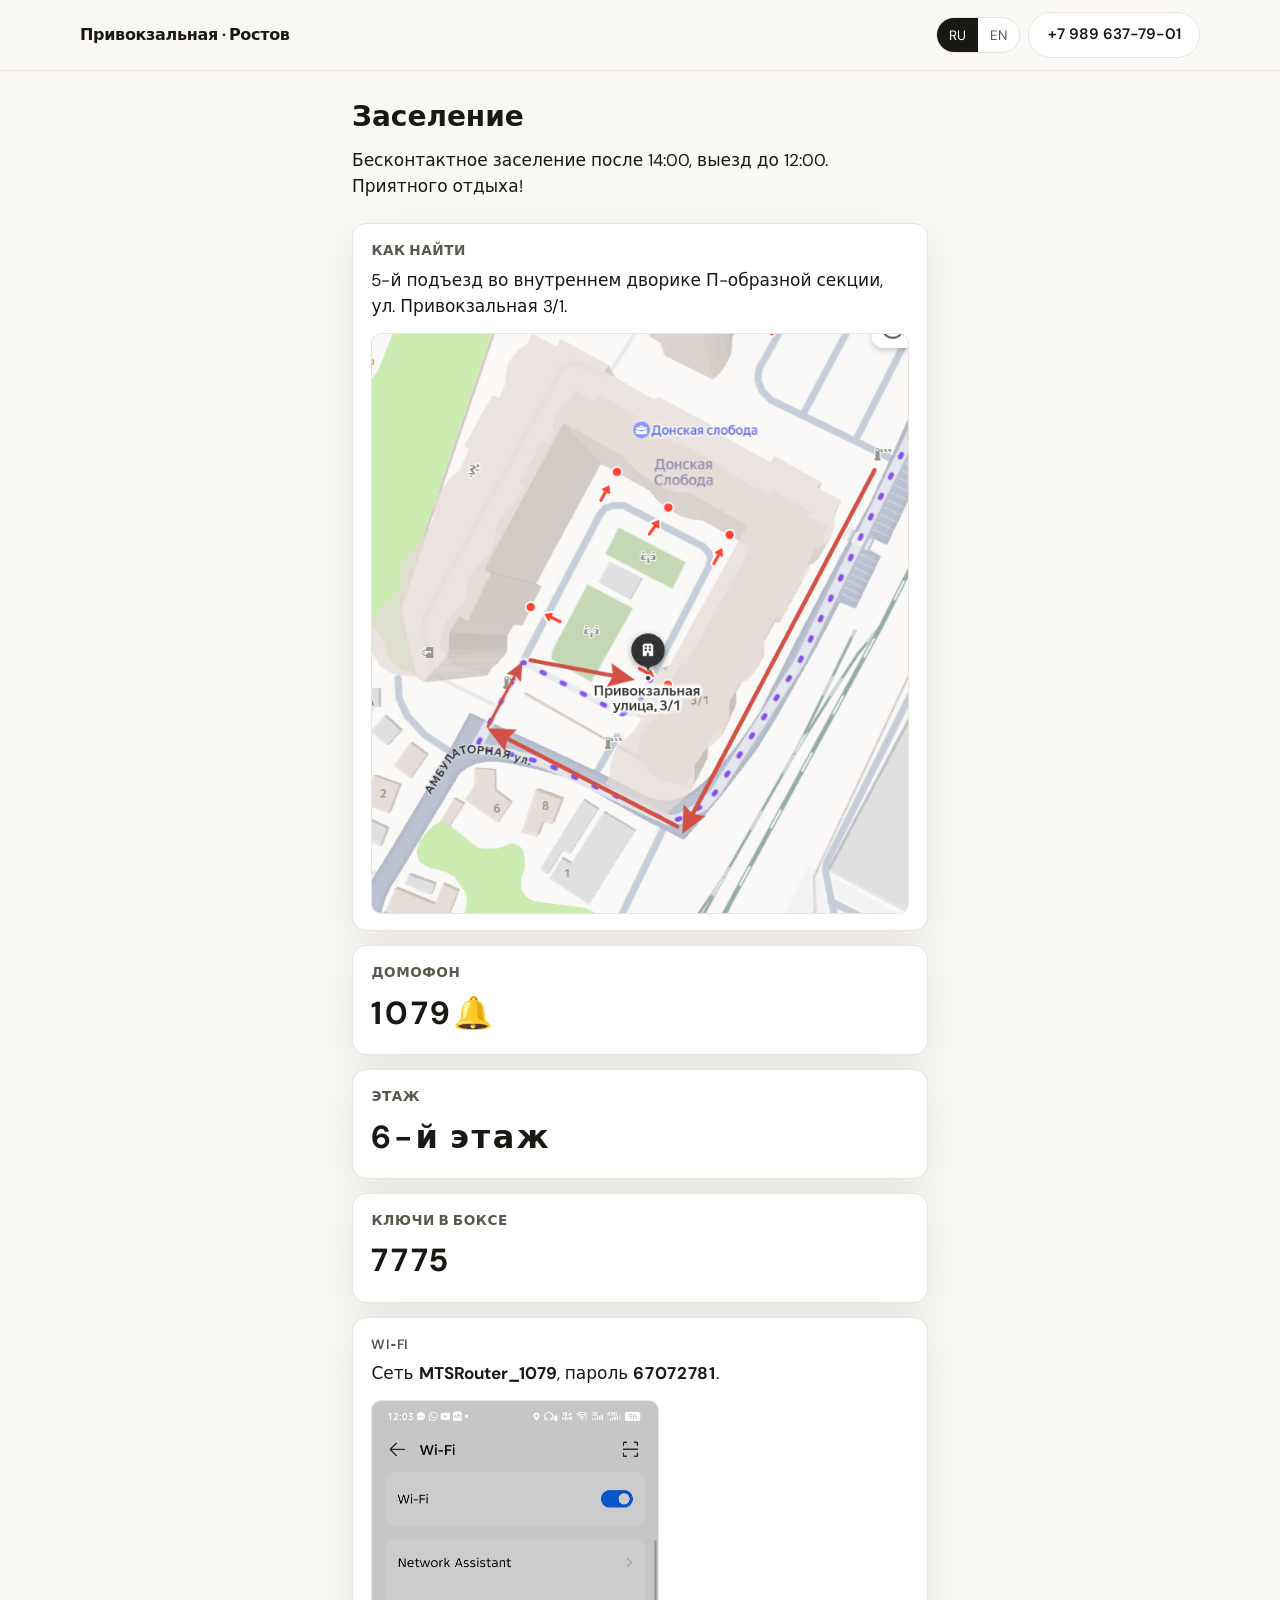
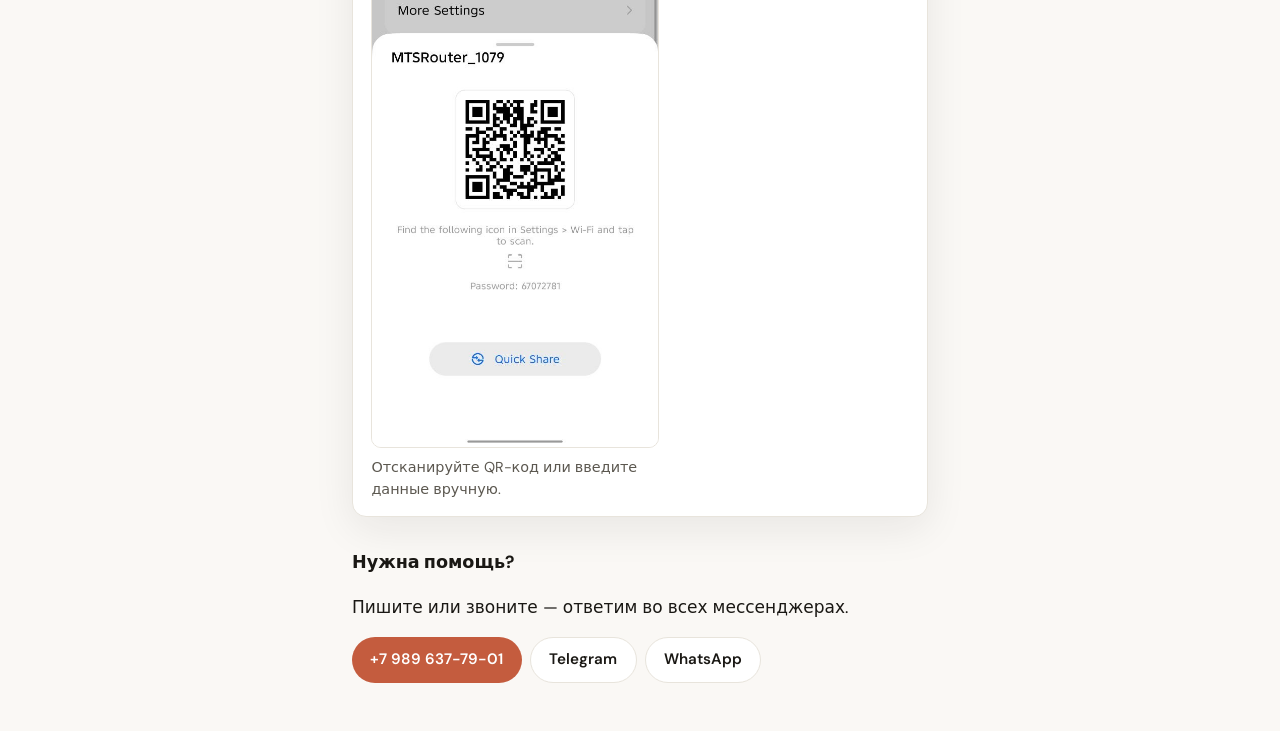
==== enter/index.html @ 1ee69982 "Add private guest check-in page at /enter with route map and Wi-Fi QR. Direct-link page for guests w" ====
<!DOCTYPE html>
<html lang="ru">
  <head>
    <meta charset="utf-8" />
    <meta name="viewport" content="width=device-width, initial-scale=1" />
    <meta name="robots" content="noindex, nofollow" />
    <link rel="icon" href="../favicon.svg" type="image/svg+xml" sizes="any" />
    <title>Заселение · Привокзальная 3/1</title>
    <meta name="description" content="Инструкция по заселению в квартиру на Привокзальной 3/1, Ростов-на-Дону." />
    <link rel="preconnect" href="https://fonts.googleapis.com" />
    <link rel="preconnect" href="https://fonts.gstatic.com" crossorigin />
    <link
      href="https://fonts.googleapis.com/css2?family=DM+Sans:ital,opsz,wght@0,9..40,400;0,9..40,600;0,9..40,700;1,9..40,400&display=swap"
      rel="stylesheet"
    />
    <link rel="stylesheet" href="../styles.css" />
  </head>
  <body class="enter-page">
    <header class="top">
      <div class="wrap top-inner">
        <span class="brand" data-i18n="brand">Привокзальная · Ростов</span>
        <div class="top-actions">
          <div class="lang-toggle" role="group" aria-label="Language">
            <button type="button" name="lang" value="ru" aria-pressed="true">RU</button>
            <button type="button" name="lang" value="en" aria-pressed="false">EN</button>
          </div>
          <a class="btn btn-ghost" data-msg-phone href="tel:+79896377901">+7 989 637-79-01</a>
        </div>
      </div>
    </header>

    <main class="wrap enter-page-main">
      <h1 data-i18n="pageTitle">Заселение</h1>
      <p class="prose enter-page-lead" data-i18n="pageLead">
        Бесконтактное заселение после 14:00, выезд до 12:00. Приятного отдыха!
      </p>

      <ol class="enter-steps">
        <li class="enter-step">
          <h2 data-i18n="stepAddressTitle">Как найти</h2>
          <p data-i18n="stepAddressText">
            5-й подъезд во внутреннем дворике П-образной секции, ул. Привокзальная 3/1.
          </p>
          <figure class="enter-photo">
            <img src="images/step-1.png" alt="" width="647" height="700" loading="lazy" data-i18n-alt="stepAddressPhotoAlt" />
          </figure>
        </li>
        <li class="enter-step">
          <h2 data-i18n="stepIntercomTitle">Домофон</h2>
          <p class="enter-code" aria-label="1079">1079<span aria-hidden="true">🔔</span></p>
        </li>
        <li class="enter-step">
          <h2 data-i18n="stepFloorTitle">Этаж</h2>
          <p class="enter-code" data-i18n="stepFloorText">6-й этаж</p>
        </li>
        <li class="enter-step">
          <h2 data-i18n="stepBoxTitle">Ключи в боксе</h2>
          <p class="enter-code" aria-label="7775">7775</p>
        </li>
        <li class="enter-step">
          <h2 data-i18n="stepWifiTitle">Wi‑Fi</h2>
          <p>
            <span data-i18n="stepWifiNetwork">Сеть</span>
            <strong>MTSRouter_1079</strong>,
            <span data-i18n="stepWifiPasswordLabel">пароль</span>
            <strong class="enter-code enter-code-inline">67072781</strong>.
          </p>
          <figure class="enter-photo enter-photo-wifi">
            <img src="images/step-2.png" alt="" width="567" height="1280" loading="lazy" data-i18n-alt="stepWifiPhotoAlt" />
            <figcaption data-i18n="stepWifiCaption">Отсканируйте QR-код или введите данные вручную.</figcaption>
          </figure>
        </li>
      </ol>

      <section class="enter-contact">
        <h2 data-i18n="contactTitle">Нужна помощь?</h2>
        <p class="prose" data-i18n="contactText">Пишите или звоните — ответим во всех мессенджерах.</p>
        <div class="enter-contact-actions">
          <a class="btn btn-primary" data-msg-phone href="tel:+79896377901">+7 989 637-79-01</a>
          <a class="btn btn-ghost" data-msg-telegram href="#" target="_blank" rel="noopener">Telegram</a>
          <a class="btn btn-ghost" data-msg-whatsapp href="#" target="_blank" rel="noopener">WhatsApp</a>
        </div>
      </section>
    </main>

    <script src="../enter.js"></script>
  </body>
</html>
---- styles.css ----
:root {
  --bg: #faf8f5;
  --surface: #ffffff;
  --ink: #1a1814;
  --muted: #5c5850;
  --accent: #c45c3e;
  --accent-hover: #a84d33;
  --line: #e8e4dc;
  --radius: 14px;
  --shadow: 0 12px 40px rgba(26, 24, 20, 0.08);
  --font: "DM Sans", system-ui, sans-serif;
}

*,
*::before,
*::after {
  box-sizing: border-box;
}

html {
  scroll-behavior: smooth;
}

body {
  margin: 0;
  font-family: var(--font);
  font-size: 17px;
  line-height: 1.55;
  color: var(--ink);
  background: var(--bg);
}

img {
  max-width: 100%;
  height: auto;
  display: block;
}

a {
  color: var(--accent);
  text-decoration: none;
}
a:hover {
  text-decoration: underline;
}

.wrap {
  width: min(1120px, 92vw);
  margin-inline: auto;
}

header.top {
  position: sticky;
  top: 0;
  z-index: 50;
  background: rgba(250, 248, 245, 0.92);
  backdrop-filter: blur(10px);
  border-bottom: 1px solid var(--line);
}

.top-inner {
  display: flex;
  align-items: center;
  justify-content: space-between;
  gap: 1rem;
  padding: 0.75rem 0;
  flex-wrap: wrap;
}

.brand {
  font-weight: 700;
  font-size: 1rem;
  letter-spacing: -0.02em;
  color: var(--ink);
  text-decoration: none;
}
.brand:hover {
  text-decoration: none;
  color: var(--accent);
}

.top-actions {
  display: flex;
  align-items: center;
  gap: 0.5rem;
  flex-wrap: wrap;
}

.lang-toggle {
  display: inline-flex;
  border: 1px solid var(--line);
  border-radius: 999px;
  overflow: hidden;
  background: var(--surface);
}

.lang-toggle button {
  font: inherit;
  font-size: 0.85rem;
  padding: 0.4rem 0.75rem;
  border: none;
  background: transparent;
  cursor: pointer;
  color: var(--muted);
}
.lang-toggle button[aria-pressed="true"] {
  background: var(--ink);
  color: #fff;
}

.hero {
  padding: 2.5rem 0 2rem;
}

.hero-grid {
  display: grid;
  grid-template-columns: 1fr 1.1fr;
  gap: 2rem;
  align-items: start;
}

/* Lets the text column shrink so long lines wrap instead of overflowing the grid. */
.hero-copy {
  min-width: 0;
}

@media (max-width: 900px) {
  .hero-grid {
    grid-template-columns: 1fr;
  }
}

.hero-copy h1 {
  font-size: clamp(1.75rem, 4vw, 2.35rem);
  line-height: 1.15;
  margin: 0 0 0.75rem;
  letter-spacing: -0.03em;
}

.hero-lead {
  color: var(--muted);
  margin: 0 0 1.25rem;
  font-size: 1.05rem;
}

.price-pill {
  display: inline-block;
  max-width: 100%;
  padding: 0.35rem 0.85rem;
  background: var(--surface);
  border: 1px solid var(--line);
  border-radius: 999px;
  font-size: 0.95rem;
  font-weight: 600;
  white-space: pre-line;
  overflow-wrap: break-word;
  margin-bottom: 1.25rem;
}

.cta-row {
  display: flex;
  flex-wrap: wrap;
  gap: 0.6rem;
  margin-bottom: 1rem;
}

.btn {
  display: inline-flex;
  align-items: center;
  justify-content: center;
  gap: 0.4rem;
  padding: 0.65rem 1.15rem;
  border-radius: 999px;
  font: inherit;
  font-weight: 600;
  font-size: 0.95rem;
  cursor: pointer;
  border: none;
  text-decoration: none;
  transition: background 0.15s, transform 0.1s;
}
.btn:hover {
  text-decoration: none;
  transform: translateY(-1px);
}
.btn-primary {
  background: var(--accent);
  color: #fff;
}
.btn-primary:hover {
  background: var(--accent-hover);
  color: #fff;
}
.btn-ghost {
  background: var(--surface);
  color: var(--ink);
  border: 1px solid var(--line);
}
.btn-ghost:hover {
  border-color: var(--ink);
  color: var(--ink);
}

.meta-list {
  list-style: none;
  padding: 0;
  margin: 0;
  display: flex;
  flex-wrap: wrap;
  gap: 0.5rem 1rem;
  color: var(--muted);
  font-size: 0.9rem;
}
.meta-list li::before {
  content: "·";
  margin-right: 0.35rem;
  color: var(--line);
}
.meta-list li:first-child::before {
  content: none;
}

.hero-visual {
  border-radius: var(--radius);
  overflow: hidden;
  box-shadow: var(--shadow);
  aspect-ratio: 4/3;
  background: var(--line);
}
.hero-visual img {
  width: 100%;
  height: 100%;
  object-fit: cover;
}

.gallery {
  padding: 2rem 0 3rem;
}

.gallery-head {
  display: flex;
  flex-wrap: wrap;
  align-items: center;
  justify-content: space-between;
  gap: 0.75rem 1rem;
  margin-bottom: 1rem;
}

.gallery-head h2 {
  margin: 0;
}

.gallery h2 {
  font-size: 1.35rem;
  margin: 0 0 1rem;
}

.thumbs {
  display: grid;
  grid-template-columns: repeat(auto-fill, minmax(160px, 1fr));
  gap: 0.6rem;
}

.thumbs button {
  padding: 0;
  border: 2px solid transparent;
  border-radius: 10px;
  overflow: hidden;
  cursor: pointer;
  background: none;
  aspect-ratio: 4/3;
}
.thumbs button img {
  width: 100%;
  height: 100%;
  object-fit: cover;
}
.thumbs button:focus-visible,
.thumbs button:hover {
  border-color: var(--accent);
}

.city-views {
  padding-top: 2rem;
}

.city-grid {
  display: grid;
  grid-template-columns: repeat(auto-fill, minmax(260px, 1fr));
  gap: 0.75rem;
  margin-top: 1rem;
}

.city-card {
  margin: 0;
  border-radius: var(--radius);
  overflow: hidden;
  box-shadow: var(--shadow);
  background: var(--line);
}

.city-card img {
  width: 100%;
  height: 100%;
  aspect-ratio: 16 / 10;
  object-fit: cover;
  display: block;
}

.city-credit {
  font-size: 0.82rem;
  color: var(--muted);
  margin: 1rem 0 0;
}

.city-credit a {
  font-weight: 600;
  margin: 0 0.15rem;
}

.section {
  padding: 2.5rem 0;
  border-top: 1px solid var(--line);
}

.section h2 {
  font-size: 1.35rem;
  margin: 0 0 1rem;
}

.two-col {
  display: grid;
  grid-template-columns: 1fr 1fr;
  gap: 2rem;
}

@media (max-width: 720px) {
  .two-col {
    grid-template-columns: 1fr;
  }
}

.prose p {
  margin: 0 0 0.85rem;
  color: var(--muted);
}

.bullets {
  margin: 0;
  padding-left: 1.15rem;
  color: var(--muted);
}
.bullets li {
  margin-bottom: 0.4rem;
}

.booking-card {
  background: var(--surface);
  border: 1px solid var(--line);
  border-radius: var(--radius);
  padding: 1.25rem 1.35rem;
  box-shadow: var(--shadow);
}

.booking-card h3 {
  margin: 0 0 0.75rem;
  font-size: 1.1rem;
}

.calendar-nav {
  display: flex;
  align-items: center;
  justify-content: space-between;
  margin-bottom: 0.75rem;
}

.calendar-nav button {
  font: inherit;
  border: 1px solid var(--line);
  background: var(--bg);
  border-radius: 8px;
  padding: 0.35rem 0.6rem;
  cursor: pointer;
}
.calendar-nav button:disabled {
  opacity: 0.4;
  cursor: not-allowed;
}

.cal-months {
  display: grid;
  grid-template-columns: 1fr 1fr;
  gap: 1rem;
}

@media (max-width: 520px) {
  .cal-months {
    grid-template-columns: 1fr;
  }
}

.cal-month h4 {
  margin: 0 0 0.5rem;
  font-size: 0.9rem;
  font-weight: 600;
  text-transform: capitalize;
  color: var(--muted);
}

.cal-grid {
  display: grid;
  grid-template-columns: repeat(7, 1fr);
  gap: 2px;
  font-size: 0.75rem;
  text-align: center;
}

.cal-dow {
  color: var(--muted);
  font-weight: 600;
  padding: 0.2rem 0;
}

.cal-day {
  aspect-ratio: 1;
  display: flex;
  align-items: center;
  justify-content: center;
  border-radius: 8px;
  cursor: pointer;
  border: none;
  background: var(--bg);
  font: inherit;
  font-size: 0.8rem;
  color: var(--ink);
  padding: 0;
}
.cal-day:disabled {
  opacity: 0.25;
  cursor: not-allowed;
}
.cal-day.past {
  opacity: 0.35;
  cursor: not-allowed;
}
.cal-day.in-range {
  background: #f0e8e4;
}
.cal-day.range-start,
.cal-day.range-end {
  background: var(--accent);
  color: #fff;
}
.cal-day.today {
  outline: 1px solid var(--accent);
}

.range-summary {
  margin-top: 1rem;
  font-size: 0.9rem;
  color: var(--muted);
  min-height: 2.5rem;
}

.messengers {
  display: flex;
  flex-wrap: wrap;
  gap: 0.5rem;
  margin-top: 1rem;
}

.messenger {
  display: inline-flex;
  align-items: center;
  gap: 0.4rem;
  padding: 0.5rem 0.85rem;
  border-radius: 999px;
  font-weight: 600;
  font-size: 0.9rem;
  border: 1px solid var(--line);
  background: var(--surface);
  color: var(--ink);
}
.messenger:hover {
  text-decoration: none;
  border-color: var(--accent);
}

.reviews-grid {
  display: grid;
  gap: 1rem;
}

.review {
  background: var(--surface);
  border: 1px solid var(--line);
  border-radius: var(--radius);
  padding: 1.1rem 1.2rem;
}
.review p {
  margin: 0 0 0.5rem;
  color: var(--muted);
}
.review cite {
  font-style: normal;
  font-weight: 600;
  font-size: 0.85rem;
  color: var(--ink);
}

.map-embed {
  border-radius: var(--radius);
  overflow: hidden;
  border: 1px solid var(--line);
  min-height: 280px;
  background: var(--line);
}
.map-embed iframe {
  width: 100%;
  height: 280px;
  border: 0;
}

.visually-hidden {
  position: absolute;
  width: 1px;
  height: 1px;
  padding: 0;
  margin: -1px;
  overflow: hidden;
  clip: rect(0, 0, 0, 0);
  white-space: nowrap;
  border: 0;
}

.rent-form {
  display: grid;
  gap: 0.85rem;
  max-width: 520px;
  margin-top: 1rem;
}

.rent-form label {
  display: grid;
  gap: 0.35rem;
  font-size: 0.88rem;
  font-weight: 600;
  color: var(--ink);
}

.rent-form input,
.rent-form textarea {
  font: inherit;
  padding: 0.65rem 0.85rem;
  border: 1px solid var(--line);
  border-radius: 10px;
  width: 100%;
  background: var(--surface);
}

.rent-form input:focus,
.rent-form textarea:focus {
  outline: none;
  border-color: var(--accent);
}

.rent-form textarea {
  min-height: 120px;
  resize: vertical;
}

.rent-form .form-row {
  display: grid;
  grid-template-columns: 1fr 1fr;
  gap: 0.85rem;
}

@media (max-width: 520px) {
  .rent-form .form-row {
    grid-template-columns: 1fr;
  }
}

footer {
  padding: 2rem 0 3rem;
  color: var(--muted);
  font-size: 0.9rem;
  border-top: 1px solid var(--line);
}

footer a {
  color: var(--muted);
  font-weight: 600;
}

.fab-bar {
  position: fixed;
  bottom: 0;
  left: 0;
  right: 0;
  padding: 0.65rem 1rem calc(0.65rem + env(safe-area-inset-bottom));
  background: rgba(255, 255, 255, 0.95);
  backdrop-filter: blur(8px);
  border-top: 1px solid var(--line);
  display: none;
  justify-content: center;
  gap: 0.5rem;
  z-index: 40;
}

@media (max-width: 720px) {
  header.top {
    position: static;
    backdrop-filter: none;
    background: transparent;
  }

  .wrap {
    width: min(1120px, calc(100vw - 1.5rem));
  }

  .top-inner {
    align-items: flex-start;
    padding: 0.65rem 0;
  }

  .brand {
    width: 100%;
    font-size: 1.05rem;
  }

  .top-actions {
    width: 100%;
    display: grid;
    grid-template-columns: auto 1fr;
    gap: 0.5rem;
  }

  .top-actions .lang-toggle {
    grid-row: span 2;
    align-self: start;
  }

  .top-actions .btn {
    min-height: 44px;
    font-size: 0.98rem;
  }

  .hero {
    padding: 1.15rem 0 1.4rem;
  }

  .price-pill {
    width: 100%;
    border-radius: 16px;
    line-height: 1.35;
    padding: 0.6rem 0.9rem;
    margin-bottom: 1rem;
  }

  .hero-copy h1 {
    font-size: clamp(2rem, 8.9vw, 2.55rem);
    line-height: 1.06;
    margin-bottom: 0.9rem;
  }

  .hero-lead {
    margin-bottom: 1rem;
    font-size: 1rem;
  }

  .cta-row {
    display: grid;
    grid-template-columns: 1fr 1fr;
    margin-bottom: 0.85rem;
  }

  .cta-row .btn {
    width: 100%;
    min-height: 46px;
  }

  .cta-row .btn:first-child {
    grid-column: 1 / -1;
  }

  .meta-list {
    font-size: 0.82rem;
    gap: 0.35rem 0.6rem;
  }

  .hero-visual {
    border-radius: 12px;
  }

  .section {
    padding: 1.8rem 0;
  }

  .gallery {
    padding: 1.5rem 0 2rem;
  }

  .booking-card {
    padding: 1rem;
  }

  .calendar-nav {
    gap: 0.45rem;
  }

  .calendar-nav button {
    min-height: 40px;
    padding: 0.35rem 0.55rem;
  }

  .messengers {
    gap: 0.4rem;
  }

  .messenger {
    flex: 1 1 44%;
    justify-content: center;
    min-height: 42px;
  }

  .rent-form {
    max-width: none;
  }

  .fab-bar {
    display: flex;
    flex-wrap: nowrap;
    gap: 0.4rem;
    position: static;
    padding: 0.75rem 0 0;
    border-top: 0;
    background: transparent;
    backdrop-filter: none;
  }

  .fab-bar .btn {
    min-height: 46px;
    max-width: none !important;
    font-size: 0.98rem;
  }

  body {
    padding-bottom: 0;
  }
}

@media (max-width: 480px) {
  body {
    font-size: 16px;
  }

  .lang-toggle button {
    padding: 0.45rem 0.7rem;
  }

  .top-actions {
    grid-template-columns: 1fr;
  }

  .top-actions .lang-toggle {
    grid-row: auto;
    justify-self: start;
  }

  .cta-row {
    grid-template-columns: 1fr;
  }

  .cal-grid {
    font-size: 0.72rem;
  }

  .cal-day {
    min-height: 34px;
    border-radius: 7px;
  }

  .fab-bar {
    padding-inline: 0.65rem;
  }
}

/* —— Enter page (guest check-in) —— */
.enter-page-main {
  padding: 1.5rem 0 3rem;
  max-width: 36rem;
}

.enter-page-main h1 {
  font-size: clamp(1.35rem, 4vw, 1.75rem);
  margin: 0 0 0.5rem;
}

.enter-page-lead {
  margin: 0 0 1.5rem;
}

.enter-steps {
  list-style: none;
  margin: 0 0 2rem;
  padding: 0;
  display: grid;
  gap: 0.85rem;
}

.enter-step {
  background: var(--surface);
  border: 1px solid var(--line);
  border-radius: var(--radius);
  padding: 1rem 1.15rem;
  box-shadow: var(--shadow);
}

.enter-step h2 {
  margin: 0 0 0.35rem;
  font-size: 0.85rem;
  font-weight: 600;
  letter-spacing: 0.04em;
  text-transform: uppercase;
  color: var(--muted);
}

.enter-step p {
  margin: 0;
  color: var(--ink);
}

.enter-code {
  font-size: clamp(1.5rem, 5vw, 2rem);
  font-weight: 700;
  letter-spacing: 0.08em;
  font-variant-numeric: tabular-nums;
}

.enter-code-inline {
  display: inline;
  font-size: inherit;
  letter-spacing: 0.04em;
}

.enter-photo {
  margin: 0.85rem 0 0;
}

.enter-photo img {
  width: 100%;
  border-radius: calc(var(--radius) - 4px);
  border: 1px solid var(--line);
}

.enter-photo-wifi {
  max-width: 18rem;
}

.enter-photo figcaption {
  margin-top: 0.5rem;
  font-size: 0.9rem;
  color: var(--muted);
}

.enter-contact h2 {
  font-size: 1.1rem;
  margin: 0 0 0.35rem;
}

.enter-contact-actions {
  display: flex;
  flex-wrap: wrap;
  gap: 0.5rem;
  margin-top: 1rem;
}

/* —— Gallery page & lightbox —— */
.gallery-page-main {
  padding: 1.5rem 0 3rem;
}

.gallery-back {
  margin: 0 0 0.75rem;
}

.gallery-back a {
  font-weight: 600;
  color: var(--accent);
  text-decoration: none;
}

.gallery-back a:hover {
  text-decoration: underline;
}

.gallery-page-main h1 {
  font-size: clamp(1.35rem, 4vw, 1.75rem);
  margin: 0 0 0.5rem;
}

.gallery-page-hint {
  margin: 0 0 1.25rem;
  max-width: 42rem;
}

.photo-grid {
  display: grid;
  grid-template-columns: repeat(auto-fill, minmax(220px, 1fr));
  gap: 0.75rem;
}

.photo-grid-item {
  padding: 0;
  border: none;
  border-radius: var(--radius);
  overflow: hidden;
  cursor: zoom-in;
  background: var(--line);
  box-shadow: var(--shadow);
  aspect-ratio: 4 / 3;
}

.photo-grid-item img {
  width: 100%;
  height: 100%;
  object-fit: cover;
  display: block;
  transition: transform 0.2s ease;
}

.photo-grid-item:hover img,
.photo-grid-item:focus-visible img {
  transform: scale(1.03);
}

.photo-grid-item:focus-visible {
  outline: 2px solid var(--accent);
  outline-offset: 2px;
}

body.lightbox-open {
  overflow: hidden;
}

.lightbox {
  position: fixed;
  inset: 0;
  z-index: 200;
  display: flex;
  align-items: stretch;
  justify-content: center;
}

.lightbox[hidden] {
  display: none !important;
}

.lightbox-backdrop {
  position: absolute;
  inset: 0;
  background: rgba(12, 14, 18, 0.92);
}

.lightbox-panel {
  position: relative;
  z-index: 1;
  display: flex;
  flex-direction: column;
  width: 100%;
  max-width: 1200px;
  margin: 0 auto;
  padding: 0.75rem;
  box-sizing: border-box;
}

.lightbox-top {
  display: flex;
  flex-wrap: wrap;
  align-items: center;
  gap: 0.5rem 0.75rem;
  color: #f4f4f5;
  margin-bottom: 0.5rem;
}

.lightbox-counter {
  font-weight: 600;
  font-size: 0.9rem;
  margin-right: auto;
}

.lightbox-zoom {
  display: flex;
  align-items: center;
  gap: 0.35rem;
}

.lightbox-zoom-level {
  min-width: 3.25rem;
  text-align: center;
  font-size: 0.85rem;
  font-variant-numeric: tabular-nums;
}

.lightbox-btn {
  font: inherit;
  border: 1px solid rgba(255, 255, 255, 0.25);
  background: rgba(255, 255, 255, 0.08);
  color: #fff;
  border-radius: 8px;
  min-width: 2.25rem;
  min-height: 2.25rem;
  padding: 0.2rem 0.5rem;
  cursor: pointer;
}

.lightbox-btn:hover {
  background: rgba(255, 255, 255, 0.18);
}

.lightbox-btn-text {
  font-size: 0.82rem;
  padding-inline: 0.65rem;
}

.lightbox-close {
  margin-left: 0.25rem;
}

.lightbox-stage {
  flex: 1;
  min-height: 0;
  display: flex;
  align-items: center;
  justify-content: center;
  overflow: hidden;
  touch-action: none;
  cursor: grab;
  border-radius: 12px;
  background: rgba(0, 0, 0, 0.35);
}

.lightbox-stage:active {
  cursor: grabbing;
}

.lightbox-stage img {
  max-width: 100%;
  max-height: min(72vh, 820px);
  width: auto;
  height: auto;
  object-fit: contain;
  transform-origin: center center;
  will-change: transform;
  user-select: none;
  -webkit-user-drag: none;
}

.lightbox-nav {
  position: absolute;
  inset: 0;
  pointer-events: none;
  display: flex;
  align-items: center;
  justify-content: space-between;
  padding: 0 0.25rem;
}

.lightbox-nav-btn {
  pointer-events: auto;
  font-size: 1.75rem;
  line-height: 1;
  padding: 0.35rem 0.55rem;
  margin-top: 2.5rem;
  background: rgba(0, 0, 0, 0.45);
  border-color: transparent;
}

@media (max-width: 600px) {
  .lightbox-top {
    flex-direction: column;
    align-items: stretch;
  }

  .lightbox-counter {
    margin-right: 0;
  }

  .lightbox-zoom {
    justify-content: center;
  }

  .lightbox-close {
    width: 100%;
    margin-left: 0;
  }

  .photo-grid {
    grid-template-columns: repeat(2, 1fr);
    gap: 0.5rem;
  }
}
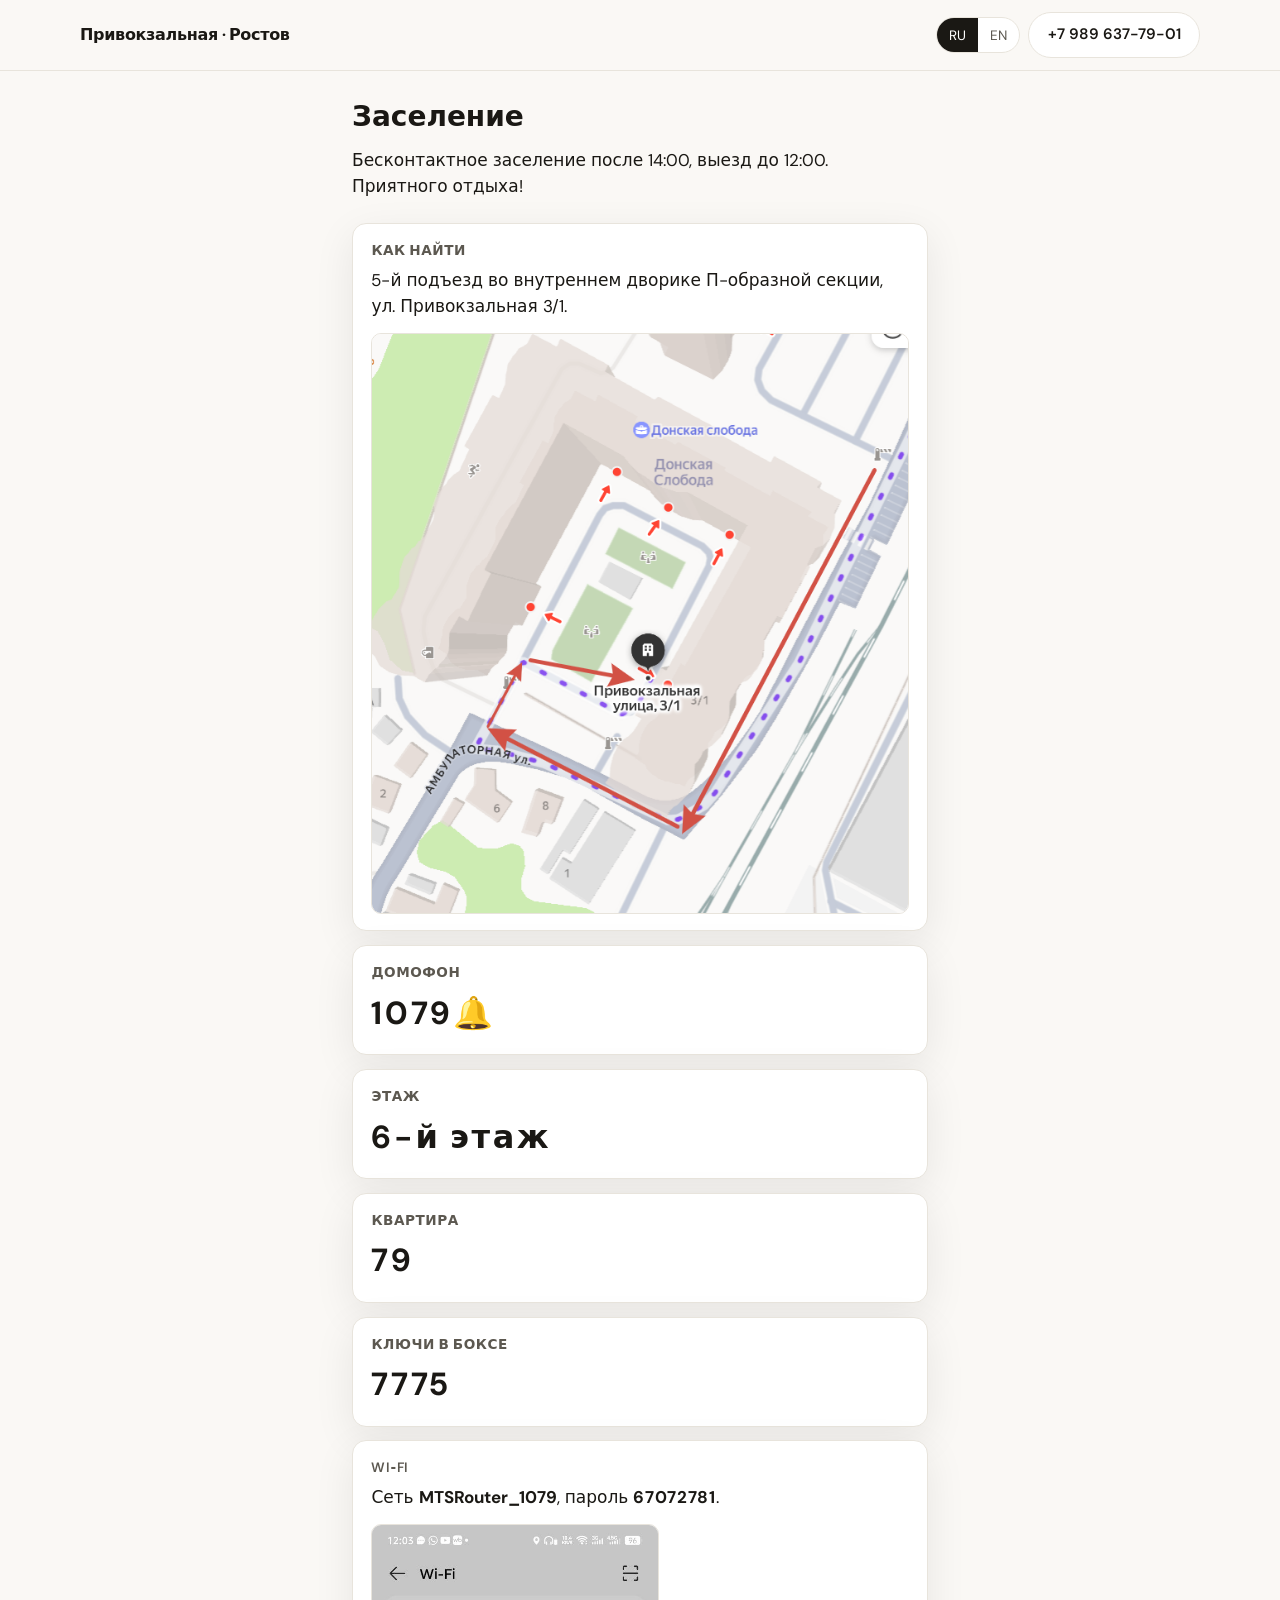
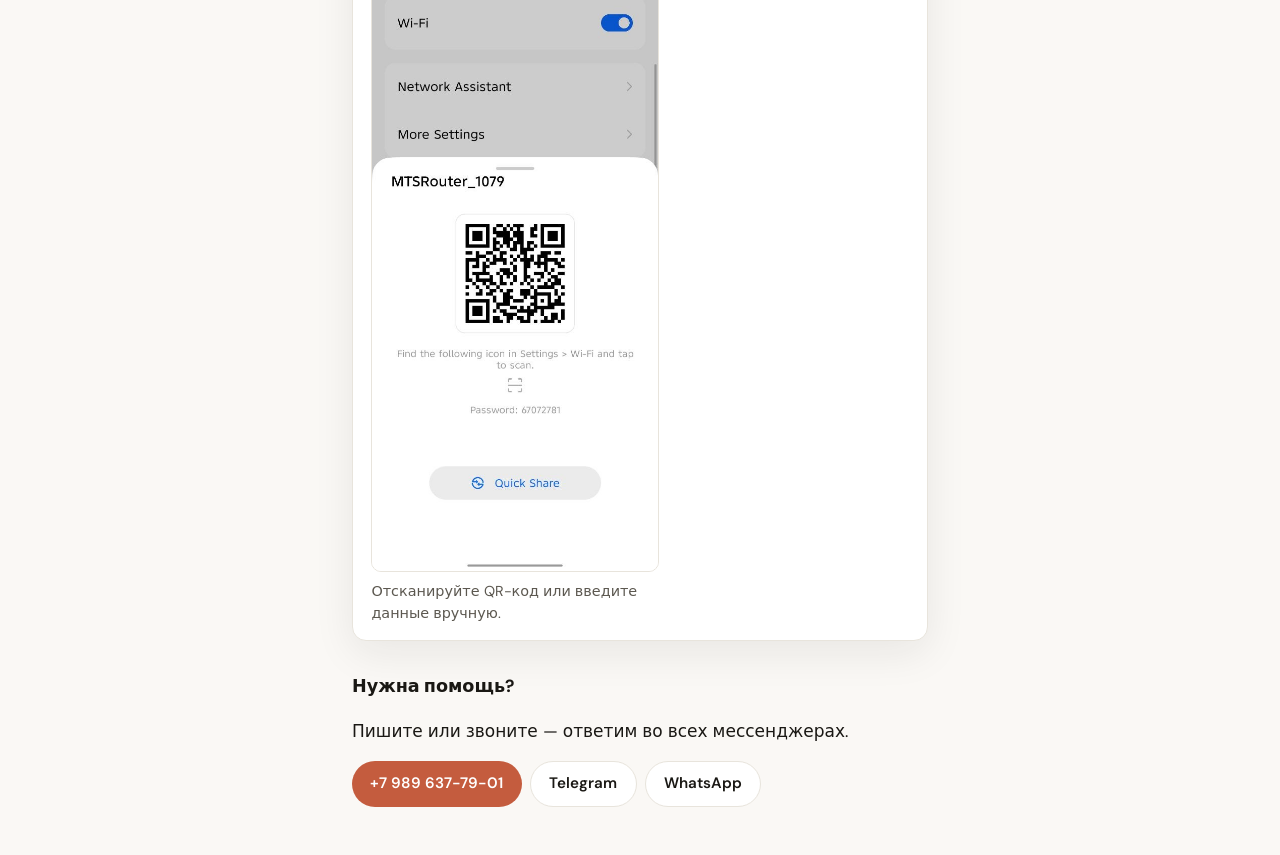
==== commit 5faab000: "Add apartment number to guest check-in instructions. Guests need the flat number on the 6th floor af" ====
--- a/enter/index.html
+++ b/enter/index.html
@@ -3,7 +3,8 @@
   <head>
     <meta charset="utf-8" />
     <meta name="viewport" content="width=device-width, initial-scale=1" />
-    <meta name="robots" content="noindex, nofollow" />
+    <meta name="robots" content="noindex, nofollow, noarchive, nosnippet" />
+    <meta name="googlebot" content="noindex, nofollow, noarchive, nosnippet" />
     <link rel="icon" href="../favicon.svg" type="image/svg+xml" sizes="any" />
     <title>Заселение · Привокзальная 3/1</title>
     <meta name="description" content="Инструкция по заселению в квартиру на Привокзальной 3/1, Ростов-на-Дону." />
@@ -54,6 +55,10 @@
           <p class="enter-code" data-i18n="stepFloorText">6-й этаж</p>
         </li>
         <li class="enter-step">
+          <h2 data-i18n="stepApartmentTitle">Квартира</h2>
+          <p class="enter-code" aria-label="79">79</p>
+        </li>
+        <li class="enter-step">
           <h2 data-i18n="stepBoxTitle">Ключи в боксе</h2>
           <p class="enter-code" aria-label="7775">7775</p>
         </li>
